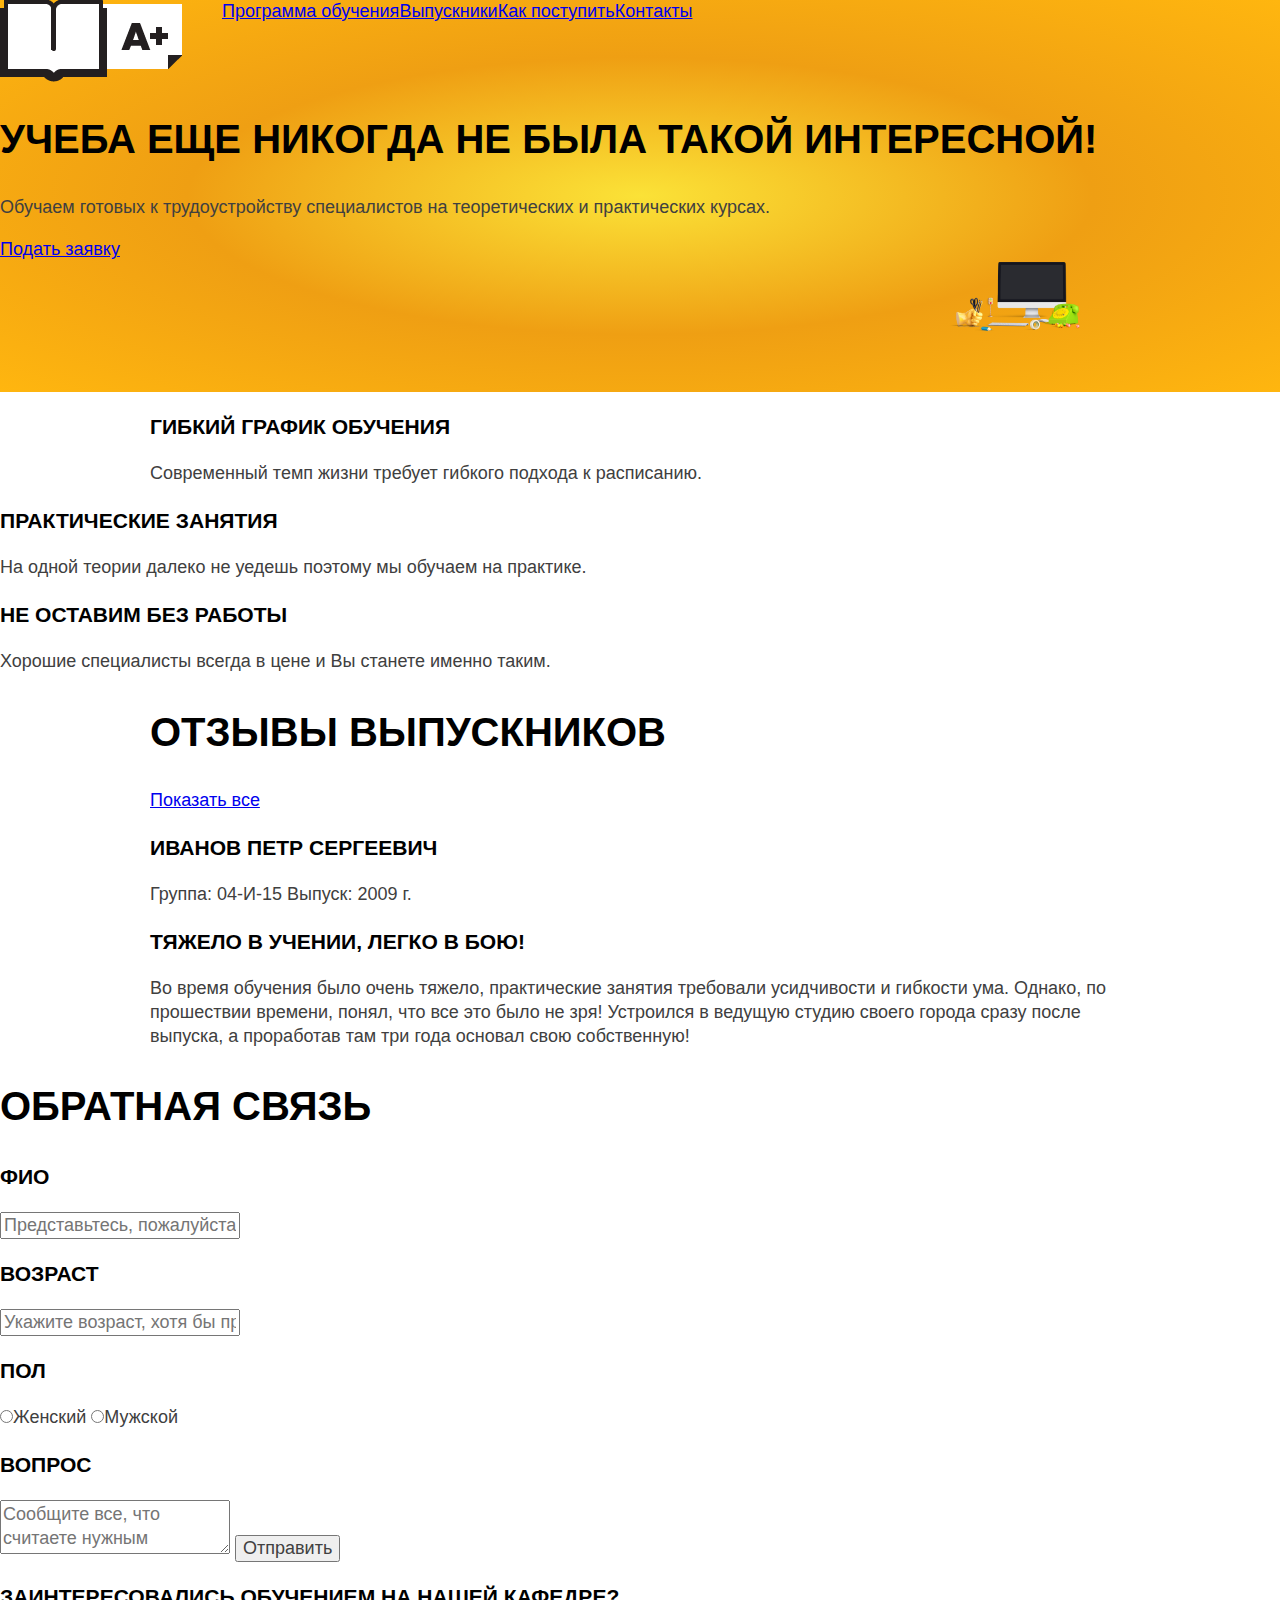
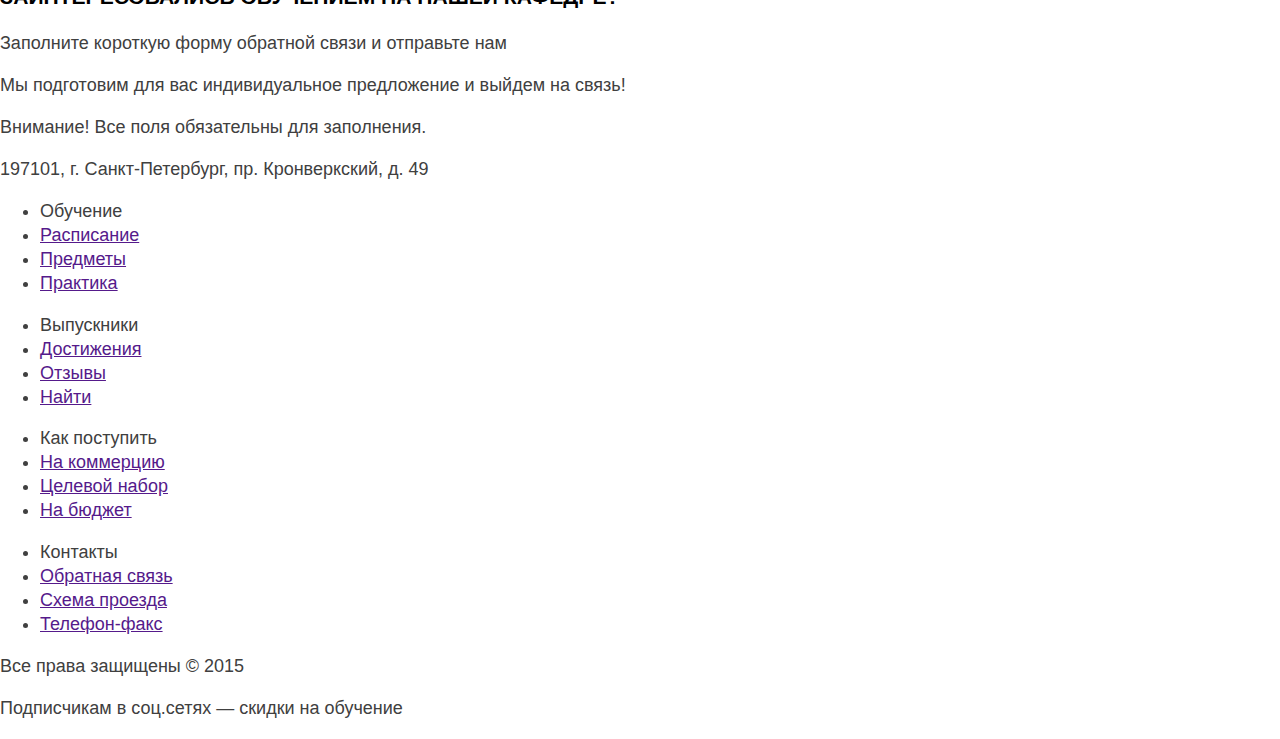
==== index.html @ 4355ce91 "Первый коммит - разметка страниц" ====
<!DOCTYPE html>
<html>
  <head>
    <meta charset="utf-8">
    <title>Главная страница</title>
    <link href="css/style.css" rel="stylesheet">
    <link href="css/normalize.css" rel="stylesheet">
  </head>
  <body>
  <header>
       <div class="clearfix">
        <div class="header-logo"><a href="index.html"></a></div>    
        <nav class="header-menu">
          <ul>
            <li><a href="#">Программа обучения</a></li>
            <li><a href="#">Выпускники</a></li>
            <li><a href="#">Как поступить</a></li>
            <li><a href="#">Контакты</a></li>
          </ul>
        </nav>
      </div>
      <div class="clearfix">
      <div class="header-content">
        <h2>Учеба еще никогда не была такой интересной!</h2>
        <p>Обучаем готовых к трудоустройству специалистов на теоретических и практических курсах.</p>
        <a href="#" class="btn btn-header-content">Подать заявку</a>     
      </div>
   <div class="header-image"></div>
   </div>
  </header>
  <div class="under-header">
    <div class="under-header-column wrapper">  
      <div class="icon-adv"></div>
      <h3>Гибкий график обучения</h3>
      <p>Современный темп жизни требует гибкого подхода к расписанию.</p>
    </div>  
    <div class="under-header-column">
      <div class="icon-adv"></div>
      <h3>Практические занятия</h3>
      <p>На одной теории далеко не уедешь поэтому мы обучаем на практике.</p>
    </div>
    <div class="under-header-column">    
      <div class="icon-adv"></div>
      <h3>Не оставим без работы</h3>
      <p>Хорошие специалисты всегда в цене и Вы станете именно таким.</p>
    </div>
  </div>
  <div class="review">
  	<div class="wrapper">
    	<h2>Отзывы выпускников</h2>
    	<a href="#" class="show-all">Показать все</a> 
    	<div class="name-review">
     	 	<h3>Иванов Петр Сергеевич</h3>
      	<p>Группа: 04-И-15 Выпуск: 2009 г.</p>
      </div>
      <div class="content-review">
      	<h3>Тяжело в учении, легко в бою!</h3>
      	<p>Во время обучения было очень тяжело, практические занятия требовали усидчивости и гибкости ума. Однако, по прошествии времени, понял, что все это было не зря! Устроился в ведущую студию своего города сразу после выпуска, а проработав там три года основал свою собственную!</p>
    	</div>
    </div>
   </div>
  </div>
  <div class="contact">
    <div class="contact-form">
      <h2>Обратная связь</h2>
      <form action="">
        <h3>ФИО</h3><input id="surname" type="text" placeholder="Представьтесь, пожалуйста">
        <h3>Возраст</h3><input id="age" type="text" placeholder="Укажите возраст, хотя бы приблизительно">
        <h3>Пол</h3>
        <input id="sex" type="radio" name="choice-sex"><label for="sex">Женский</label>
        <input id="sex" type="radio" name="choice-sex"><label for="sex">Мужской</label> 
        <h3>Вопрос</h3>
        <textarea placeholder="Сообщите все, что считаете нужным"></textarea>
        <input class="btn btn-contact-form" type="submit" value="Отправить">  
      </form>
    </div>
    <div class="contact-information">
      <h3>Заинтересовались обучением на нашей кафедре?</h3>
      <p>Заполните короткую форму обратной связи и отправьте нам</p>
      <p>Мы подготовим для вас индивидуальное предложение и выйдем на связь!</p>
      <p><span>Внимание!</span> Все поля обязательны для заполнения.</p>
    </div>    
  </div> 
    <footer>  
    <div class="footer-top">
      <div class="logo"></div>
      <p>197101, г. Санкт-Петербург, пр. Кронверкский, д. 49</p>
      <nav class="footer-menu">
        <ul>
          <li>Обучение</li>
          <li><a href="">Расписание</a></li>
          <li><a href="">Предметы</a></li>
          <li><a href="">Практика</a></li>
        </ul>
      </nav>
      <nav class="footer-menu">
        <ul>
          <li>Выпускники</li>
          <li><a href="">Достижения</a></li>
          <li><a href="">Отзывы</a></li>
          <li><a href="">Найти</a></li>
        </ul>
      </nav>
      <nav class="footer-menu">
        <ul>
          <li>Как поступить</li>
          <li><a href="">На коммерцию</a></li>
          <li><a href="">Целевой набор</a></li>
          <li><a href="">На бюджет</a></li>
        </ul>
      </nav>
      <nav class="footer-menu">
        <ul>
          <li>Контакты</li>
          <li><a href="">Обратная связь</a></li>
          <li><a href="">Схема проезда</a></li>
          <li><a href="">Телефон-факс</a></li>
        </ul>        
      </nav>
    </div>
    <div class="footer-bottom">
      <p>Все права защищены © 2015</p>
      <p>Подписчикам в соц.сетях — скидки на обучение</p>
      <div class="social-btn">
        <a class="social-btn-vk" href=""></a>
        <a class="social-btn-fb" href=""></a>
        <a class="social-btn-tw" href=""></a>
      </div>
    </div>
  </footer>  
  </body>
</html>
---- css/style.css ----
body{
  color:#404040;
  font-family: Arial, sans-serif;
  font-size: 18px;
  line-height: 1.33;
  font-weight: 500;
}

h2{
  color:#000;
  font-size: 40px;
  line-height: 1.2;
  font-weight: bold;
  text-transform: uppercase;
}

h3{
  color:#000;
  font-weight: bold;
  text-transform: uppercase;
}

.wrapper{
  width: 980px;
  margin: 0 auto;
}
.clearfix{
  content: "";
  display: table;
  clear: both;
}
header{
  width: 100%;
  background: radial-gradient(#fbe237, #ef9f13, #ffb60f);
}

.header-logo {
  width: 182px;
  height: 82px;
  background-image: url(../img/logotype-header.png);
  background-repeat: no-repeat;
  float: left;
}

.header-menu{
  float: right;
  font-size: 0;
}
.header-menu li{
  display: inline-block;
  font-size: 18px;
}

.header-content{
  float:left;
}

.header-image{
  float: right;
  background-image: url(../img/item-header.png);
  background-repeat: no-repeat;
  width: 332px;
  height: 130px;
  background-size: 40%;
}
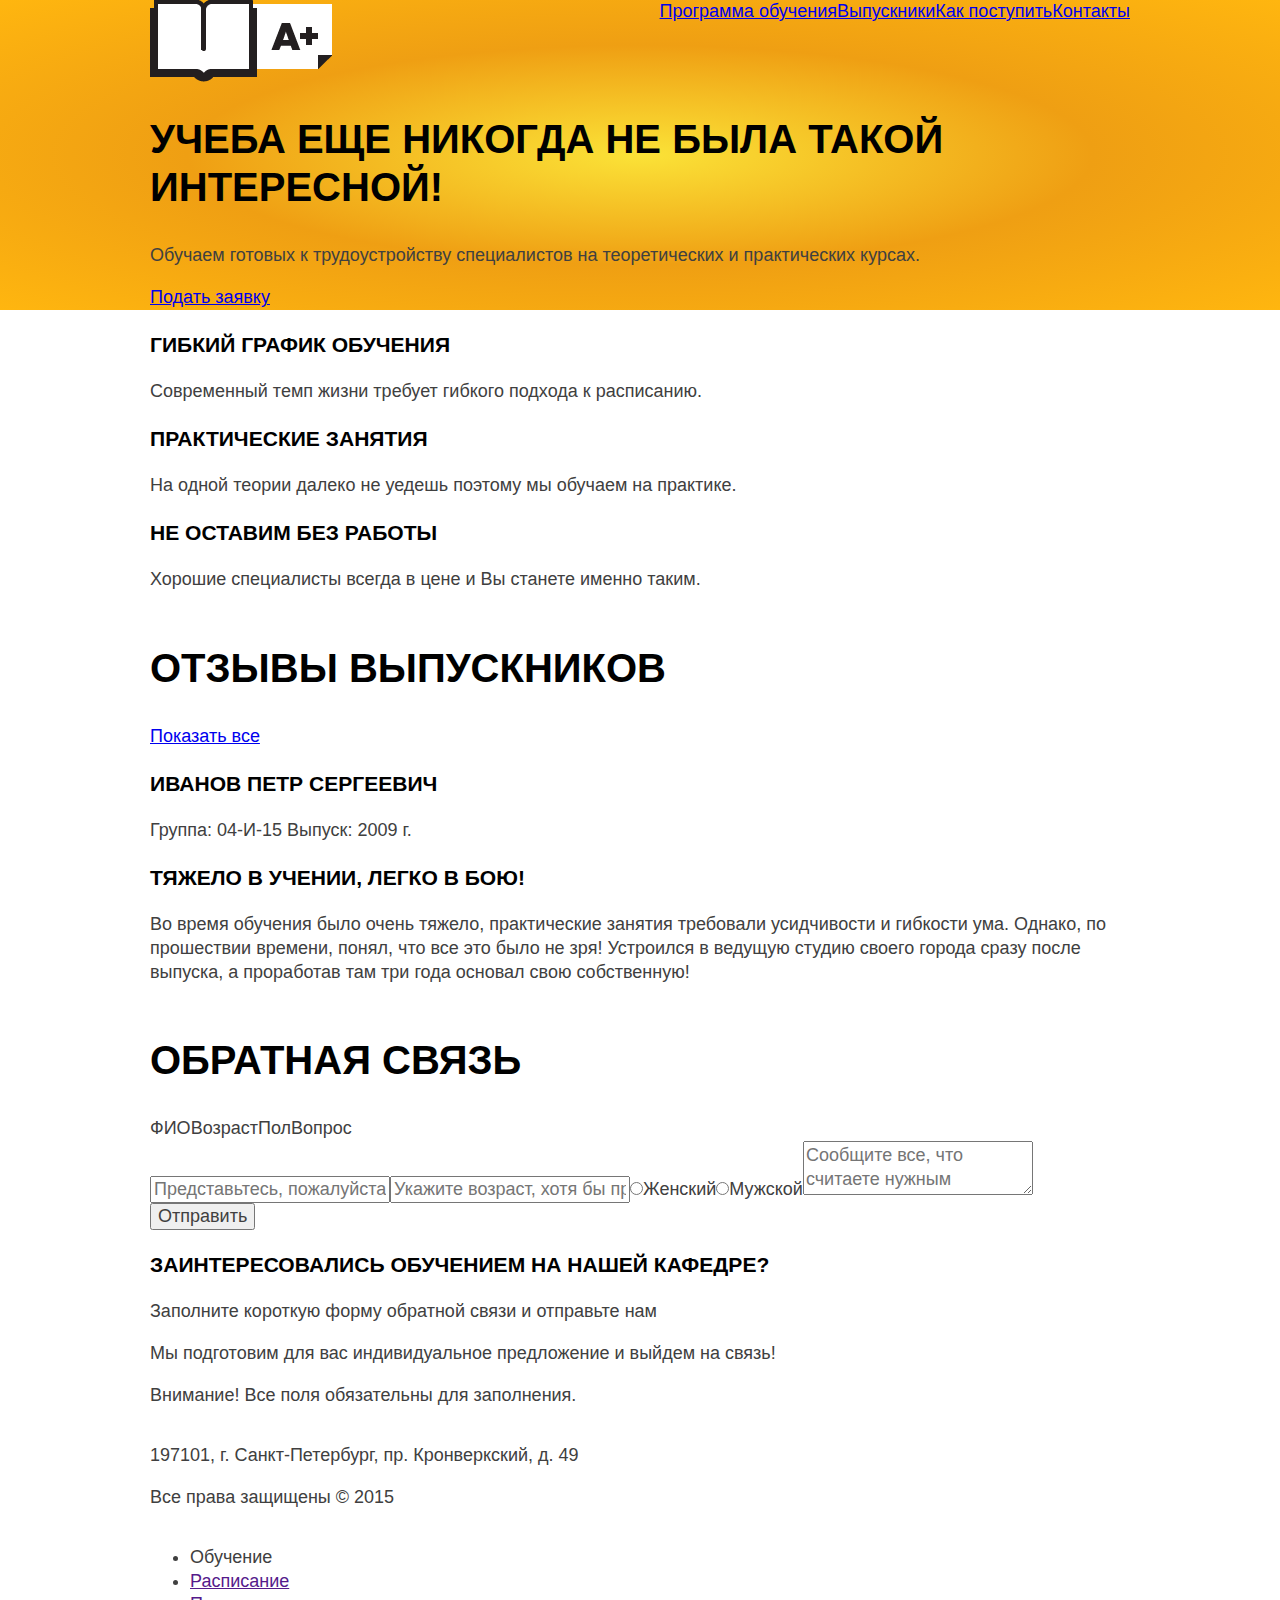
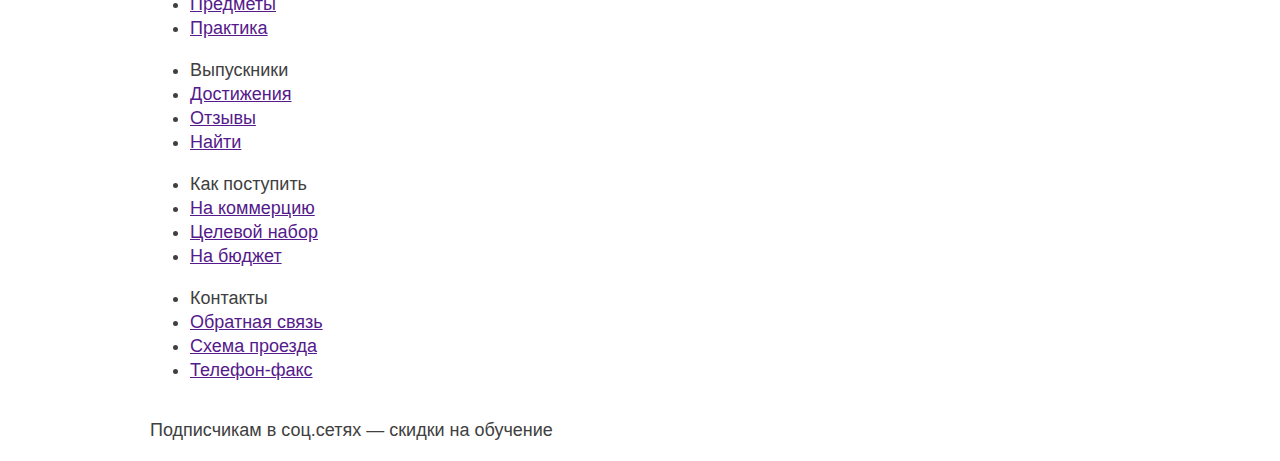
==== commit b02725fe: "оТредакт. разметка index (центр. контейнеры)" ====
--- a/index.html
+++ b/index.html
@@ -1,132 +1,158 @@
 <!DOCTYPE html>
-<html>
+<html lang="ru">
   <head>
     <meta charset="utf-8">
-    <title>Главная страница</title>
+    <title>Главная страница А-Плюс</title>
     <link href="css/style.css" rel="stylesheet">
     <link href="css/normalize.css" rel="stylesheet">
   </head>
-  <body>
-  <header>
-       <div class="clearfix">
+  <body>   
+    <!--header-->    
+    <header>
+      <div class="wrapper clearfix">
         <div class="header-logo"><a href="index.html"></a></div>    
-        <nav class="header-menu">
-          <ul>
-            <li><a href="#">Программа обучения</a></li>
-            <li><a href="#">Выпускники</a></li>
-            <li><a href="#">Как поступить</a></li>
-            <li><a href="#">Контакты</a></li>
-          </ul>
-        </nav>
+          <nav class="header-menu">
+            <ul>
+              <li><a href="#">Программа обучения</a></li>
+              <li><a href="#">Выпускники</a></li>
+              <li><a href="#">Как поступить</a></li>
+              <li><a href="#">Контакты</a></li>
+            </ul>
+          </nav>
       </div>
-      <div class="clearfix">
-      <div class="header-content">
-        <h2>Учеба еще никогда не была такой интересной!</h2>
-        <p>Обучаем готовых к трудоустройству специалистов на теоретических и практических курсах.</p>
-        <a href="#" class="btn btn-header-content">Подать заявку</a>     
+      <div class="wrapper">
+        <div class="header-image">
+          <div class="header-content">
+            <h2>Учеба еще никогда не была такой интересной!</h2>
+            <p>Обучаем готовых к трудоустройству специалистов на теоретических 
+              и практических курсах.</p>
+            <a href="#" class="btn btn-header-content">Подать заявку</a>     
+          </div>
+        </div>  
       </div>
-   <div class="header-image"></div>
-   </div>
-  </header>
-  <div class="under-header">
-    <div class="under-header-column wrapper">  
-      <div class="icon-adv"></div>
-      <h3>Гибкий график обучения</h3>
-      <p>Современный темп жизни требует гибкого подхода к расписанию.</p>
-    </div>  
-    <div class="under-header-column">
-      <div class="icon-adv"></div>
-      <h3>Практические занятия</h3>
-      <p>На одной теории далеко не уедешь поэтому мы обучаем на практике.</p>
-    </div>
-    <div class="under-header-column">    
-      <div class="icon-adv"></div>
-      <h3>Не оставим без работы</h3>
-      <p>Хорошие специалисты всегда в цене и Вы станете именно таким.</p>
-    </div>
-  </div>
-  <div class="review">
-  	<div class="wrapper">
-    	<h2>Отзывы выпускников</h2>
-    	<a href="#" class="show-all">Показать все</a> 
-    	<div class="name-review">
-     	 	<h3>Иванов Петр Сергеевич</h3>
-      	<p>Группа: 04-И-15 Выпуск: 2009 г.</p>
-      </div>
-      <div class="content-review">
-      	<h3>Тяжело в учении, легко в бою!</h3>
-      	<p>Во время обучения было очень тяжело, практические занятия требовали усидчивости и гибкости ума. Однако, по прошествии времени, понял, что все это было не зря! Устроился в ведущую студию своего города сразу после выпуска, а проработав там три года основал свою собственную!</p>
-    	</div>
-    </div>
-   </div>
-  </div>
-  <div class="contact">
-    <div class="contact-form">
-      <h2>Обратная связь</h2>
-      <form action="">
-        <h3>ФИО</h3><input id="surname" type="text" placeholder="Представьтесь, пожалуйста">
-        <h3>Возраст</h3><input id="age" type="text" placeholder="Укажите возраст, хотя бы приблизительно">
-        <h3>Пол</h3>
-        <input id="sex" type="radio" name="choice-sex"><label for="sex">Женский</label>
-        <input id="sex" type="radio" name="choice-sex"><label for="sex">Мужской</label> 
-        <h3>Вопрос</h3>
-        <textarea placeholder="Сообщите все, что считаете нужным"></textarea>
-        <input class="btn btn-contact-form" type="submit" value="Отправить">  
-      </form>
-    </div>
-    <div class="contact-information">
-      <h3>Заинтересовались обучением на нашей кафедре?</h3>
-      <p>Заполните короткую форму обратной связи и отправьте нам</p>
-      <p>Мы подготовим для вас индивидуальное предложение и выйдем на связь!</p>
-      <p><span>Внимание!</span> Все поля обязательны для заполнения.</p>
-    </div>    
-  </div> 
-    <footer>  
-    <div class="footer-top">
-      <div class="logo"></div>
-      <p>197101, г. Санкт-Петербург, пр. Кронверкский, д. 49</p>
-      <nav class="footer-menu">
-        <ul>
-          <li>Обучение</li>
-          <li><a href="">Расписание</a></li>
-          <li><a href="">Предметы</a></li>
-          <li><a href="">Практика</a></li>
-        </ul>
-      </nav>
-      <nav class="footer-menu">
-        <ul>
-          <li>Выпускники</li>
-          <li><a href="">Достижения</a></li>
-          <li><a href="">Отзывы</a></li>
-          <li><a href="">Найти</a></li>
-        </ul>
-      </nav>
-      <nav class="footer-menu">
-        <ul>
-          <li>Как поступить</li>
-          <li><a href="">На коммерцию</a></li>
-          <li><a href="">Целевой набор</a></li>
-          <li><a href="">На бюджет</a></li>
-        </ul>
-      </nav>
-      <nav class="footer-menu">
-        <ul>
-          <li>Контакты</li>
-          <li><a href="">Обратная связь</a></li>
-          <li><a href="">Схема проезда</a></li>
-          <li><a href="">Телефон-факс</a></li>
-        </ul>        
-      </nav>
-    </div>
-    <div class="footer-bottom">
-      <p>Все права защищены © 2015</p>
-      <p>Подписчикам в соц.сетях — скидки на обучение</p>
-      <div class="social-btn">
-        <a class="social-btn-vk" href=""></a>
-        <a class="social-btn-fb" href=""></a>
-        <a class="social-btn-tw" href=""></a>
+    </header>
+    <!--under-header-->  
+    <div class="under-header">
+      <div class="wrapper clearfix">
+        <div class="under-header-column">  
+          <div class="icon-adv icon-adv-1"></div>
+          <h3>Гибкий график обучения</h3>
+          <p>Современный темп жизни требует гибкого подхода к расписанию.</p>
+        </div>  
+        <div class="under-header-column">
+          <div class="icon-adv icon-adv-2"></div>
+          <h3>Практические занятия</h3>
+          <p>На одной теории далеко не уедешь поэтому мы обучаем на практике.</p>
+        </div>
+        <div class="under-header-column">    
+          <div class="icon-adv icon-adv-3"></div>
+          <h3>Не оставим без работы</h3>
+          <p>Хорошие специалисты всегда в цене и Вы станете именно таким.</p>
+        </div>
       </div>
     </div>
-  </footer>  
+    <!--review-->  
+    <div class="review">
+      <div class="wrapper">
+        <div class="clearfix">
+          <h2>Отзывы выпускников</h2>
+          <a href="#" class="show-all">Показать все</a>
+        </div>
+        <div class="review-box">       
+          <div class="name-review">
+            <h3>Иванов Петр Сергеевич</h3>
+            <p>Группа: 04-И-15 Выпуск: 2009 г.</p>
+          </div>
+          <div class="content-review">
+            <h3>Тяжело в учении, легко в бою!</h3>
+            <p>Во время обучения было очень тяжело, практические занятия требовали усидчивости и гибкости ума. Однако, по прошествии времени, понял, что все это было не зря! Устроился в ведущую студию своего города сразу после выпуска, а проработав там три года основал свою собственную!</p>
+          </div>
+        </div>
+      </div>
+    </div>
+     <!--contact-->
+    <div class="contact">
+      <div class="wrapper clearfix">
+        <div class="contact-form">
+          <h2>Обратная связь</h2>
+          <form class="clearfix" action="">
+            <div class="contact-form-label clearfix">
+              <label for="surname">ФИО</label>
+              <label for="age">Возраст</label>
+              <label>Пол</label>
+              <label for="question">Вопрос</label>
+            </div>
+            <div class="contact-form-input clearfix">
+              <input id="surname" type="text" placeholder="Представьтесь, пожалуйста">
+              <input id="age" type="text" placeholder="Укажите возраст, хотя бы приблизительно">        
+              <input id="sex" type="radio" name="choice-sex"><label for="sex">Женский</label>
+              <input id="sex" type="radio" name="choice-sex"><label for="sex">Мужской</label> 
+              <textarea id="question" placeholder="Сообщите все, что считаете нужным"></textarea>
+              <input class="btn btn-contact-form" type="submit" value="Отправить">
+            </div>  
+          </form>
+        </div>
+        <div class="contact-information">
+          <h3>Заинтересовались обучением на нашей кафедре?</h3>
+          <p>Заполните короткую форму обратной связи и отправьте нам</p>
+          <p>Мы подготовим для вас индивидуальное предложение и выйдем на связь!</p>
+          <p><span>Внимание!</span> Все поля обязательны для заполнения.</p>
+        </div>
+      </div>    
+    </div> 
+     <!--footer-->
+    <footer>
+      <div class="wrapper clearfix">    
+        <div class="footer-left">
+          <div class="logo"></div>
+          <p>197101, г. Санкт-Петербург, пр. Кронверкский, д. 49</p>
+          <p>Все права защищены © 2015</p>
+        </div>
+        <div class="footer-right">
+          <div class="footer-menu clearfix">
+            <nav>
+              <ul>
+                <li>Обучение</li>
+                <li><a href="">Расписание</a></li>
+                <li><a href="">Предметы</a></li>
+                <li><a href="">Практика</a></li>
+              </ul>
+            </nav>
+            <nav>
+              <ul>
+                <li>Выпускники</li>
+                <li><a href="">Достижения</a></li>
+                <li><a href="">Отзывы</a></li>
+                <li><a href="">Найти</a></li>
+              </ul>
+            </nav>
+            <nav>
+              <ul>
+                <li>Как поступить</li>
+                <li><a href="">На коммерцию</a></li>
+                <li><a href="">Целевой набор</a></li>
+                <li><a href="">На бюджет</a></li>
+              </ul>
+            </nav>
+            <nav>
+              <ul>
+                <li>Контакты</li>
+                <li><a href="">Обратная связь</a></li>
+                <li><a href="">Схема проезда</a></li>
+                <li><a href="">Телефон-факс</a></li>
+              </ul>        
+            </nav>
+          </div>
+          <div class="footer-right-bottom clearfix">
+            <p>Подписчикам в соц.сетях — скидки на обучение</p>
+            <div class="social-btn">
+              <a class="social-btn-vk" href=""></a>
+              <a class="social-btn-fb" href=""></a>
+              <a class="social-btn-tw" href=""></a>
+            </div>
+          </div>
+        </div>         
+      </div>      
+    </footer>  
   </body>
 </html>--- a/css/style.css
+++ b/css/style.css
@@ -50,16 +50,3 @@
   display: inline-block;
   font-size: 18px;
 }
-
-.header-content{
-  float:left;
-}
-
-.header-image{
-  float: right;
-  background-image: url(../img/item-header.png);
-  background-repeat: no-repeat;
-  width: 332px;
-  height: 130px;
-  background-size: 40%;
-}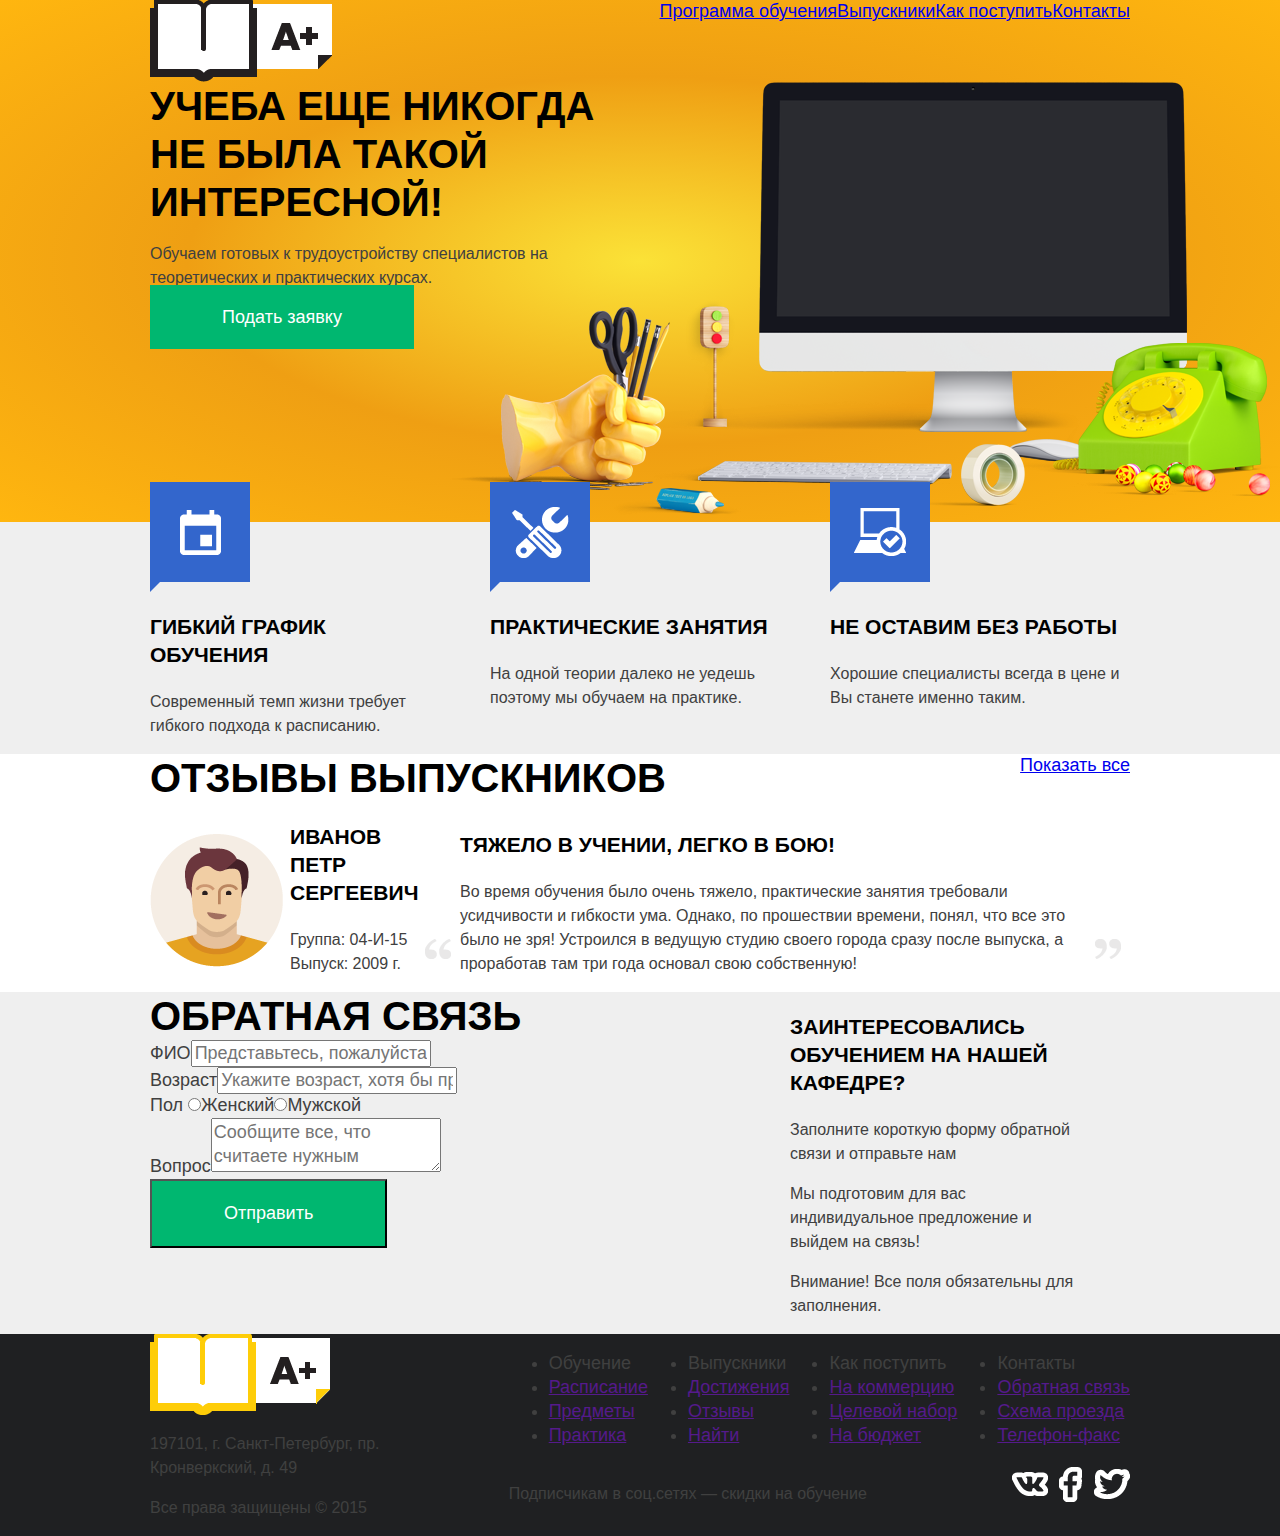
==== commit e9dd4ff2: "Index html (grid)" ====
--- a/index.html
+++ b/index.html
@@ -9,7 +9,7 @@
   <body>   
     <!--header-->    
     <header>
-      <div class="wrapper clearfix">
+      <div class=" wrapper clearfix">
         <div class="header-logo"><a href="index.html"></a></div>    
           <nav class="header-menu">
             <ul>
@@ -20,32 +20,36 @@
             </ul>
           </nav>
       </div>
-      <div class="wrapper">
-        <div class="header-image">
+      <div class="header-image">
+        <div class="wrapper">
           <div class="header-content">
-            <h2>Учеба еще никогда не была такой интересной!</h2>
-            <p>Обучаем готовых к трудоустройству специалистов на теоретических 
-              и практических курсах.</p>
-            <a href="#" class="btn btn-header-content">Подать заявку</a>     
+              <h2>Учеба еще никогда не была такой интересной!</h2>
+              <p>Обучаем готовых к трудоустройству специалистов на теоретических 
+                и практических курсах.</p>
+              <a href="#" class="btn btn-header-content">Подать заявку</a>     
           </div>
-        </div>  
-      </div>
+        </div>
+      </div>  
+  
     </header>
     <!--under-header-->  
     <div class="under-header">
       <div class="wrapper clearfix">
         <div class="under-header-column">  
           <div class="icon-adv icon-adv-1"></div>
+          <div class="icon-adv-triangle"></div>
           <h3>Гибкий график обучения</h3>
           <p>Современный темп жизни требует гибкого подхода к расписанию.</p>
         </div>  
         <div class="under-header-column">
           <div class="icon-adv icon-adv-2"></div>
+          <div class="icon-adv-triangle"></div>
           <h3>Практические занятия</h3>
           <p>На одной теории далеко не уедешь поэтому мы обучаем на практике.</p>
         </div>
         <div class="under-header-column">    
           <div class="icon-adv icon-adv-3"></div>
+          <div class="icon-adv-triangle"></div>
           <h3>Не оставим без работы</h3>
           <p>Хорошие специалисты всегда в цене и Вы станете именно таким.</p>
         </div>
@@ -54,19 +58,22 @@
     <!--review-->  
     <div class="review">
       <div class="wrapper">
-        <div class="clearfix">
+        <div class="review-header clearfix">
           <h2>Отзывы выпускников</h2>
-          <a href="#" class="show-all">Показать все</a>
+          <div class="show-all"><a href="#" class="show-all">Показать все</a></div>
         </div>
-        <div class="review-box">       
+        <div class="review-box">
+          <div class="portrait"></div>       
           <div class="name-review">
             <h3>Иванов Петр Сергеевич</h3>
             <p>Группа: 04-И-15 Выпуск: 2009 г.</p>
           </div>
+          <div class="qoutes-open"></div>
           <div class="content-review">
             <h3>Тяжело в учении, легко в бою!</h3>
             <p>Во время обучения было очень тяжело, практические занятия требовали усидчивости и гибкости ума. Однако, по прошествии времени, понял, что все это было не зря! Устроился в ведущую студию своего города сразу после выпуска, а проработав там три года основал свою собственную!</p>
           </div>
+          <div class="qoutes-close"></div>
         </div>
       </div>
     </div>
@@ -76,22 +83,23 @@
         <div class="contact-form">
           <h2>Обратная связь</h2>
           <form class="clearfix" action="">
-            <div class="contact-form-label clearfix">
-              <label for="surname">ФИО</label>
-              <label for="age">Возраст</label>
-              <label>Пол</label>
-              <label for="question">Вопрос</label>
+            <div class="form-string">        
+              <label for="surname">ФИО</label><input id="surname" type="text" placeholder="Представьтесь, пожалуйста">
             </div>
-            <div class="contact-form-input clearfix">
-              <input id="surname" type="text" placeholder="Представьтесь, пожалуйста">
-              <input id="age" type="text" placeholder="Укажите возраст, хотя бы приблизительно">        
-              <input id="sex" type="radio" name="choice-sex"><label for="sex">Женский</label>
-              <input id="sex" type="radio" name="choice-sex"><label for="sex">Мужской</label> 
-              <textarea id="question" placeholder="Сообщите все, что считаете нужным"></textarea>
+            <div class="form-string">    
+              <label for="age">Возраст</label><input id="age" type="text" placeholder="Укажите возраст, хотя бы приблизительно">    
+            </div>
+            <div class="form-string"> 
+              <label>Пол</label> <input id="sex" type="radio" name="choice-sex"><label for="sex">Женский</label><input id="sex" type="radio" name="choice-sex"><label for="sex">Мужской</label>
+            </div>
+            <div class="form-string"> 
+              <label for="question">Вопрос</label><textarea id="question" placeholder="Сообщите все, что считаете нужным"></textarea>
+            </div>
+            <div class="form-string"> 
               <input class="btn btn-contact-form" type="submit" value="Отправить">
-            </div>  
+            </div>            
           </form>
-        </div>
+        </div>      
         <div class="contact-information">
           <h3>Заинтересовались обучением на нашей кафедре?</h3>
           <p>Заполните короткую форму обратной связи и отправьте нам</p>
@@ -104,7 +112,7 @@
     <footer>
       <div class="wrapper clearfix">    
         <div class="footer-left">
-          <div class="logo"></div>
+          <div class="footer-logo"></div>
           <p>197101, г. Санкт-Петербург, пр. Кронверкский, д. 49</p>
           <p>Все права защищены © 2015</p>
         </div>
--- a/css/style.css
+++ b/css/style.css
@@ -4,6 +4,7 @@
   font-size: 18px;
   line-height: 1.33;
   font-weight: 500;
+  background-color: #efefef;
 }
 
 h2{
@@ -12,6 +13,7 @@
   line-height: 1.2;
   font-weight: bold;
   text-transform: uppercase;
+  margin: 0;
 }
 
 h3{
@@ -20,11 +22,17 @@
   text-transform: uppercase;
 }
 
+p {
+  font-size: 16px;
+  line-height: 1.5;
+  font-weight: 700px;
+}
+
 .wrapper{
   width: 980px;
   margin: 0 auto;
 }
-.clearfix{
+.clearfix:after{
   content: "";
   display: table;
   clear: both;
@@ -50,3 +58,174 @@
   display: inline-block;
   font-size: 18px;
 }
+
+.header-image {
+  background-image: url(../img/item-header.png);
+  background-position: 100% 0;
+  background-repeat: no-repeat;
+  height: 440px;
+}
+
+.header-content {
+  width: 446px;
+}
+
+.btn {
+  color: #fff;
+  text-decoration: none;
+  background-color: #00b770;
+  padding: 22px 72px;
+}
+
+.under-header-column {
+  width: 300px;
+  float: left;
+  margin-right: 40px;
+}
+
+.under-header-column:last-child {
+  margin-right: 0;
+}
+
+.icon-adv {
+  width: 100px;
+  height: 100px;
+  background-color: #3366cc;
+  z-index: 100;
+  margin-top: -40px;
+}
+
+.icon-adv-triangle {
+  background-color: transparent;
+  width: 0px;
+  height: 0px;
+  border-right: 10px transparent solid;
+  border-top: 10px #3366cc solid;
+}
+.icon-adv-1 {
+  background-image: url(../img/icon-adv-1.png);
+  background-position: 50% 50%;
+  background-repeat: no-repeat;
+}
+
+.icon-adv-2 {
+  background-image: url(../img/icon-adv-2.png);
+  background-position: 50% 50%;
+  background-repeat: no-repeat;
+}
+
+.icon-adv-3 {
+  background-image: url(../img/icon-adv-3.png);
+  background-position: 50% 50%;
+  background-repeat: no-repeat;
+}
+
+.review {
+  background-color: #fff;
+}
+.review-header h2 {
+  width: 520px;
+  float: left;
+}
+
+.review-header .show-all {
+  float: right;
+}
+
+.review-box div {
+  display: inline-block;
+}
+
+.portrait {
+  width: 135px; 
+  height: 135px;
+  background-image: url(../img/portrait.png);
+  background-repeat: no-repeat;
+}
+
+.name-review {
+  width: 130px;  
+}
+
+.content-review {
+  width: 630px;  
+}
+
+.qoutes-open {
+  width: 30px; 
+  height: 30px;
+  background-image: url(../img/quotes-open.png);
+  background-repeat: no-repeat;
+}
+
+.qoutes-close {
+  width: 30px; 
+  height: 30px;
+  background-image: url(../img/qoutes-close.png);
+  background-repeat: no-repeat;
+}
+
+.contact-form {
+  width: 640px;
+  float: left;
+}
+
+.contact-information {
+  width: 300px;
+  float: left;
+}
+
+footer {
+  background-color: #1f2022;
+}
+
+.footer-left {
+  width: 300px;
+  float: left;
+}
+
+.footer-logo {
+  width: 182px;
+  height: 82px;
+  background-image: url(../img/logotype-footer.png);
+  background-repeat: no-repeat;  
+}
+
+.footer-right {
+  float: right;
+}
+
+.footer-menu nav{
+  float: left;
+}
+
+
+.social-btn a{
+  display: inline-block;
+  width: 36px;
+  height: 36px;
+}
+
+.footer-right-bottom p{
+  float: left;
+}
+.social-btn {
+  float: right;
+}
+.social-btn-vk {
+  background-image: url(../img/vk-logo.png);
+  background-position: 50% 50%;
+  background-repeat: no-repeat;
+}
+
+.social-btn-fb {
+  background-image: url(../img/fb-logo.png);
+  background-position: 50% 50%;
+  background-repeat: no-repeat;
+}
+
+.social-btn-tw {
+  background-image: url(../img/twitter-logo-.png);
+  background-position: 50% 50%;
+  background-repeat: no-repeat;
+}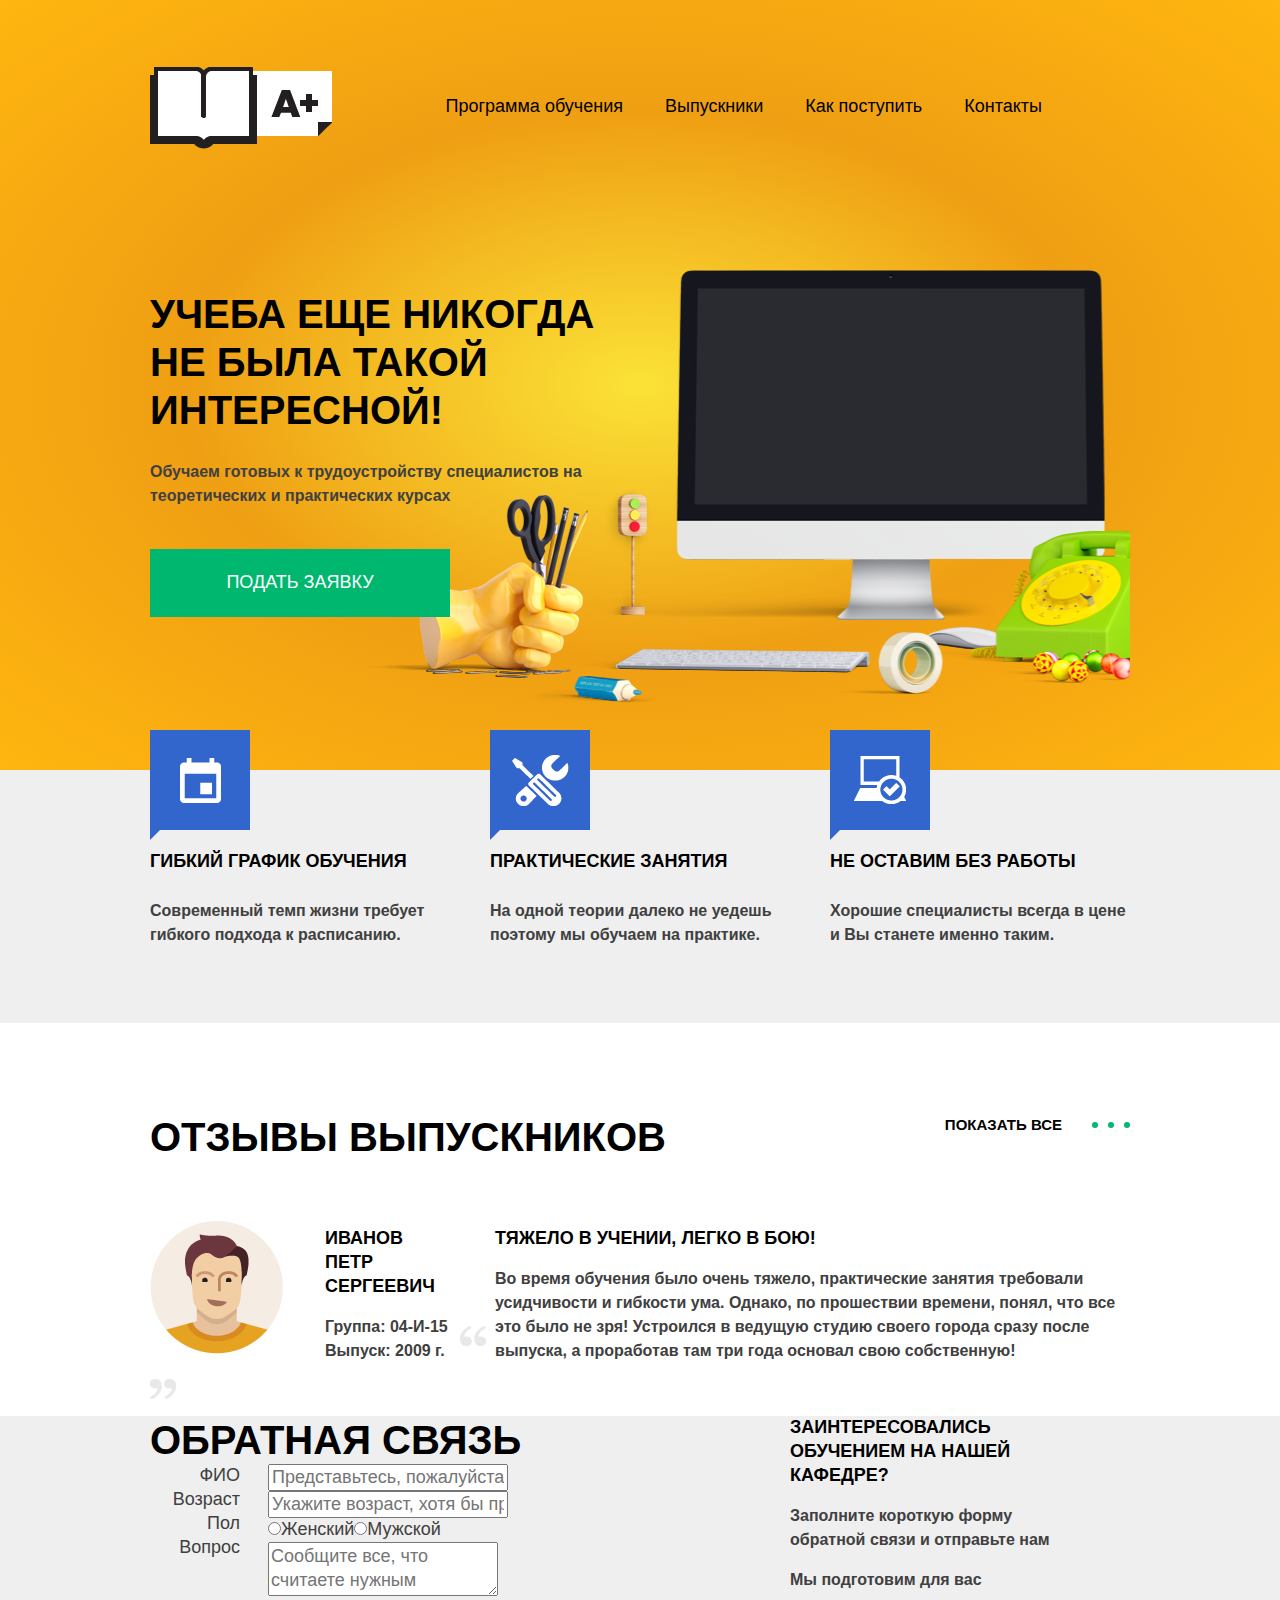
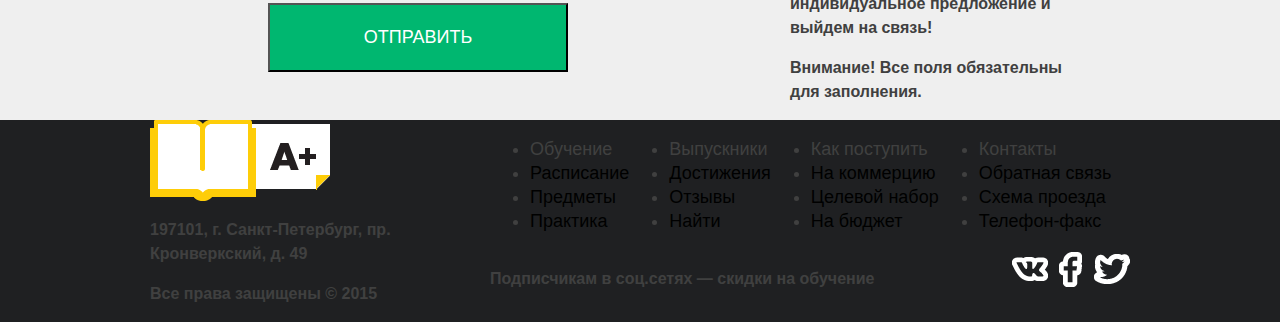
==== commit 6b15ab4c: "Стили для index.html частично" ====
--- a/index.html
+++ b/index.html
@@ -9,8 +9,9 @@
   <body>   
     <!--header-->    
     <header>
-      <div class=" wrapper clearfix">
-        <div class="header-logo"><a href="index.html"></a></div>    
+      <div class="wrapper">
+        <div class="clearfix">
+          <div class="header-logo"><a href="index.html"></a></div>    
           <nav class="header-menu">
             <ul>
               <li><a href="#">Программа обучения</a></li>
@@ -19,18 +20,15 @@
               <li><a href="#">Контакты</a></li>
             </ul>
           </nav>
+        </div>
+      <div class="header-image">
+        <div class="header-content">
+          <h2>Учеба еще никогда не была такой интересной!</h2>
+          <p>Обучаем готовых к трудоустройству специалистов на теоретических и практических курсах</p>
+          <a href="#" class="btn btn-header-content">Подать заявку</a>     
+        </div>
       </div>
-      <div class="header-image">
-        <div class="wrapper">
-          <div class="header-content">
-              <h2>Учеба еще никогда не была такой интересной!</h2>
-              <p>Обучаем готовых к трудоустройству специалистов на теоретических 
-                и практических курсах.</p>
-              <a href="#" class="btn btn-header-content">Подать заявку</a>     
-          </div>
-        </div>
-      </div>  
-  
+    </div>  
     </header>
     <!--under-header-->  
     <div class="under-header">
@@ -60,7 +58,7 @@
       <div class="wrapper">
         <div class="review-header clearfix">
           <h2>Отзывы выпускников</h2>
-          <div class="show-all"><a href="#" class="show-all">Показать все</a></div>
+          <div class="show-all"><a href="#"><span>Показать все</span><div class="dots"></div><div class="dots"></div><div class="dots"></div></a></div>
         </div>
         <div class="review-box">
           <div class="portrait"></div>       
@@ -83,21 +81,20 @@
         <div class="contact-form">
           <h2>Обратная связь</h2>
           <form class="clearfix" action="">
-            <div class="form-string">        
-              <label for="surname">ФИО</label><input id="surname" type="text" placeholder="Представьтесь, пожалуйста">
+            <div class="form-label">
+              <label for="surname">ФИО</label>
+              <label for="age">Возраст</label>
+               <label>Пол</label>
+               <label for="question">Вопрос</label>
+              <label></label>
             </div>
-            <div class="form-string">    
-              <label for="age">Возраст</label><input id="age" type="text" placeholder="Укажите возраст, хотя бы приблизительно">    
-            </div>
-            <div class="form-string"> 
-              <label>Пол</label> <input id="sex" type="radio" name="choice-sex"><label for="sex">Женский</label><input id="sex" type="radio" name="choice-sex"><label for="sex">Мужской</label>
-            </div>
-            <div class="form-string"> 
-              <label for="question">Вопрос</label><textarea id="question" placeholder="Сообщите все, что считаете нужным"></textarea>
-            </div>
-            <div class="form-string"> 
-              <input class="btn btn-contact-form" type="submit" value="Отправить">
-            </div>            
+            <div class="form-input">
+              <div class="input-string"><input id="surname" type="text" placeholder="Представьтесь, пожалуйста"></div>              
+              <div class="input-string"><input id="age" type="text" placeholder="Укажите возраст, хотя бы приблизительно"></div>   
+              <div class="input-string"><input id="female" type="radio" name="choice"><label for="female">Женский</label><input id="male" type="radio" name="choice"><label for="male">Мужской</label></div>
+              <div class="input-string"><textarea id="question" placeholder="Сообщите все, что считаете нужным"></textarea></div>
+              <div class="input-string"><input class="btn btn-contact-form" type="submit" value="Отправить"></div>
+            </div>           
           </form>
         </div>      
         <div class="contact-information">
--- a/css/style.css
+++ b/css/style.css
@@ -20,21 +20,27 @@
   color:#000;
   font-weight: bold;
   text-transform: uppercase;
+  font-size: 18px;
+  margin: 0;
 }
 
 p {
   font-size: 16px;
   line-height: 1.5;
-  font-weight: 700px;
-}
-
+  font-weight: 700;  
+}
+
+a {
+  text-decoration: none;
+  color: #000;
+}
 .wrapper{
   width: 980px;
   margin: 0 auto;
 }
 .clearfix:after{
   content: "";
-  display: table;
+  display: block;
   clear: both;
 }
 header{
@@ -48,43 +54,67 @@
   background-image: url(../img/logotype-header.png);
   background-repeat: no-repeat;
   float: left;
+  margin-top: 67px;
+  margin-bottom: 121px;
 }
 
 .header-menu{
   float: right;
   font-size: 0;
+  margin-top: 95px;
+  margin-right: 46px;
 }
 .header-menu li{
   display: inline-block;
   font-size: 18px;
+  margin-right: 42px;
 }
 
 .header-image {
   background-image: url(../img/item-header.png);
-  background-position: 100% 0;
-  background-repeat: no-repeat;
-  height: 440px;
+  background-position: 145% 0;
+  background-repeat: no-repeat;
+  height: 500px;
 }
 
 .header-content {
   width: 446px;
 }
 
+.header-content h2 {
+  padding-top: 20px;
+  padding-bottom: 10px;
+}
+
+.header-content p {
+  padding-bottom: 25px;
+}
+
 .btn {
+  display: block;
   color: #fff;
-  text-decoration: none;
+  text-transform: uppercase;
   background-color: #00b770;
-  padding: 22px 72px;
+  width: 300px;
+  text-align: center;
+  padding-bottom: 22px;
+  padding-top: 22px;
 }
 
 .under-header-column {
   width: 300px;
   float: left;
   margin-right: 40px;
+  margin-bottom: 60px;
 }
 
 .under-header-column:last-child {
   margin-right: 0;
+}
+
+.under-header h3 {
+  margin-top: 10px;
+  margin-bottom: 25px;
 }
 
 .icon-adv {
@@ -123,6 +153,12 @@
 .review {
   background-color: #fff;
 }
+
+.review-header{
+  padding-top: 90px;  
+  padding-bottom: 60px;
+}
+
 .review-header h2 {
   width: 520px;
   float: left;
@@ -130,8 +166,25 @@
 
 .review-header .show-all {
   float: right;
-}
-
+  text-transform: uppercase;
+}
+
+.show-all span {
+  margin-right: 30px;
+  font-size: 15px;
+  font-weight: 700;
+}
+
+.dots {
+  display: inline-block;
+  border-radius: 50%;
+  border: 3px #00b770 solid;
+  margin-right: 10px;
+  vertical-align: middle;
+}
+.dots:last-child{
+  margin-right: 0px;
+}
 .review-box div {
   display: inline-block;
 }
@@ -141,6 +194,7 @@
   height: 135px;
   background-image: url(../img/portrait.png);
   background-repeat: no-repeat;
+  margin-right: 35px;
 }
 
 .name-review {
@@ -167,6 +221,22 @@
 
 .contact-form {
   width: 640px;
+  float: left;
+  box-sizing: border-box;
+}
+
+.form-label {
+  float: left;
+  margin-right: 28px;
+}
+
+.form-label label {
+  display: block;
+  width: 90px;
+  text-align: right;  
+}
+
+.form-input {
   float: left;
 }
 
@@ -193,6 +263,7 @@
 
 .footer-right {
   float: right;
+  width: 640px;
 }
 
 .footer-menu nav{
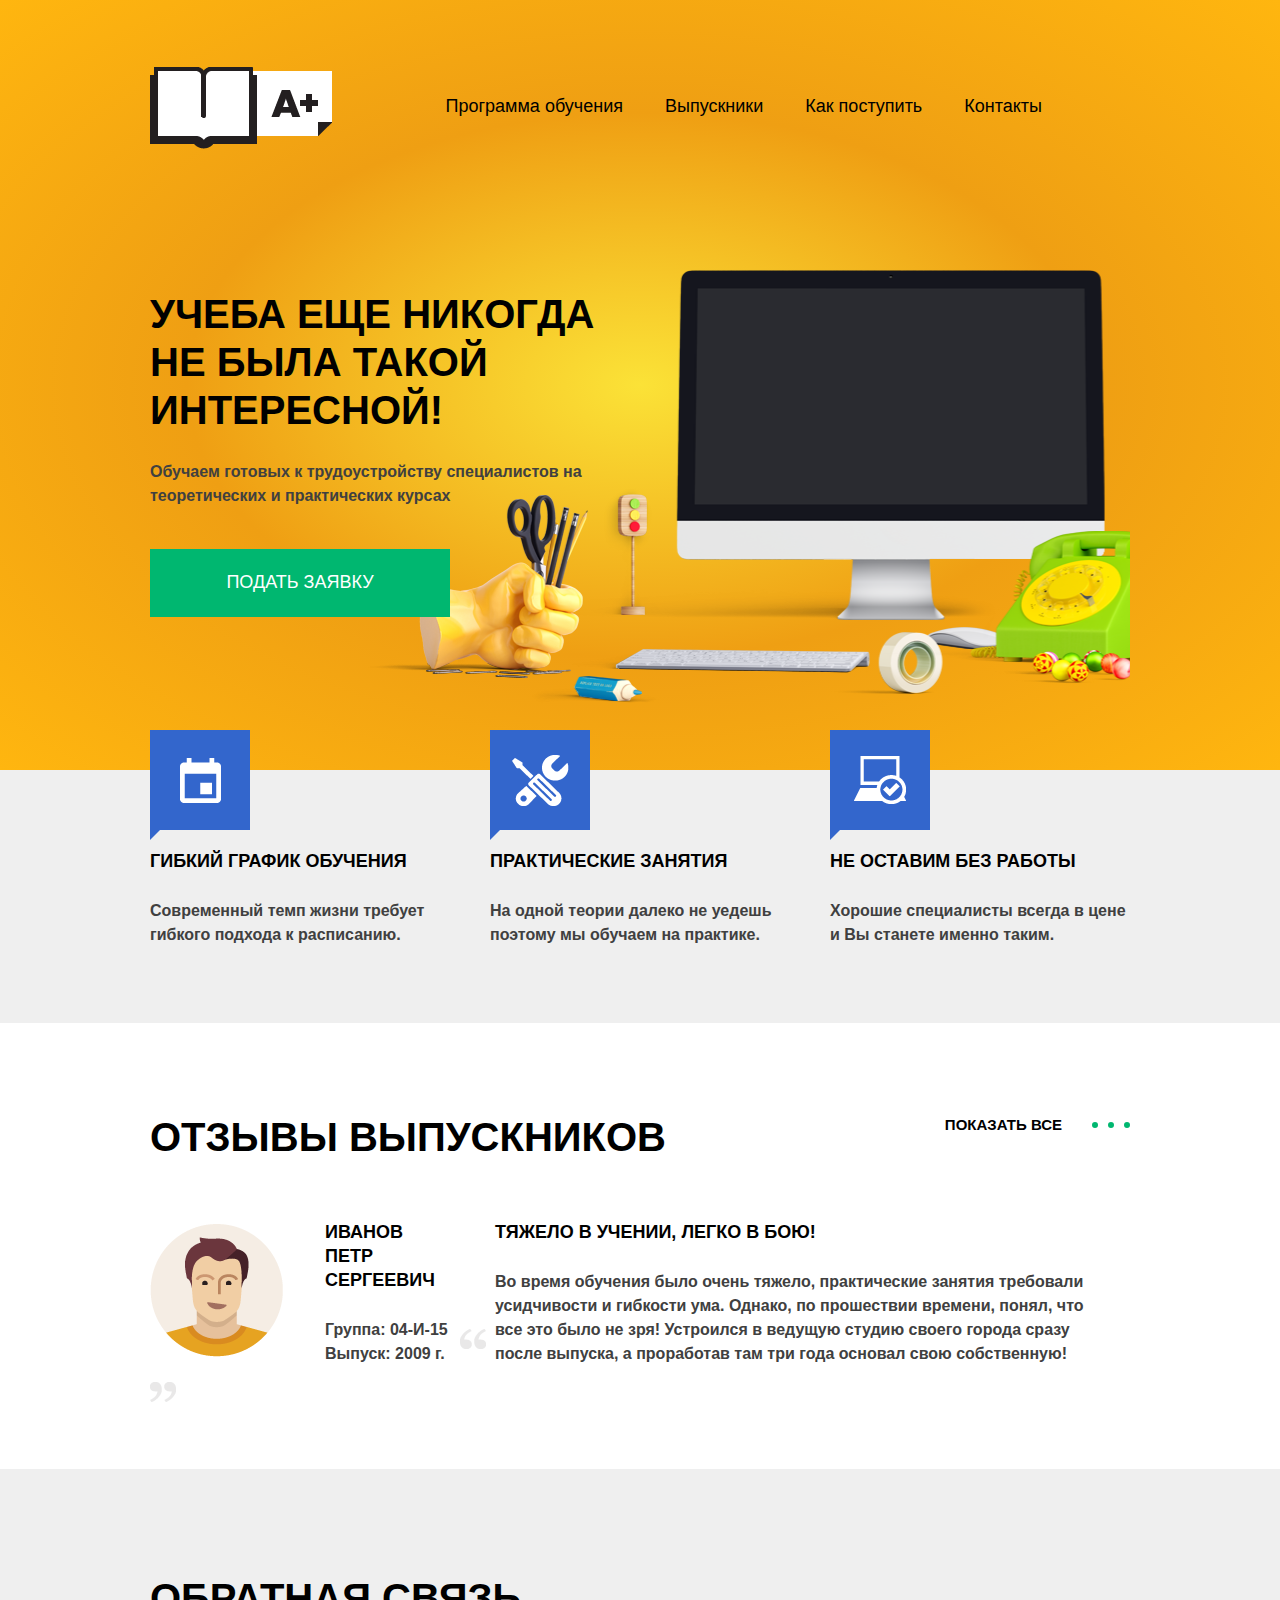
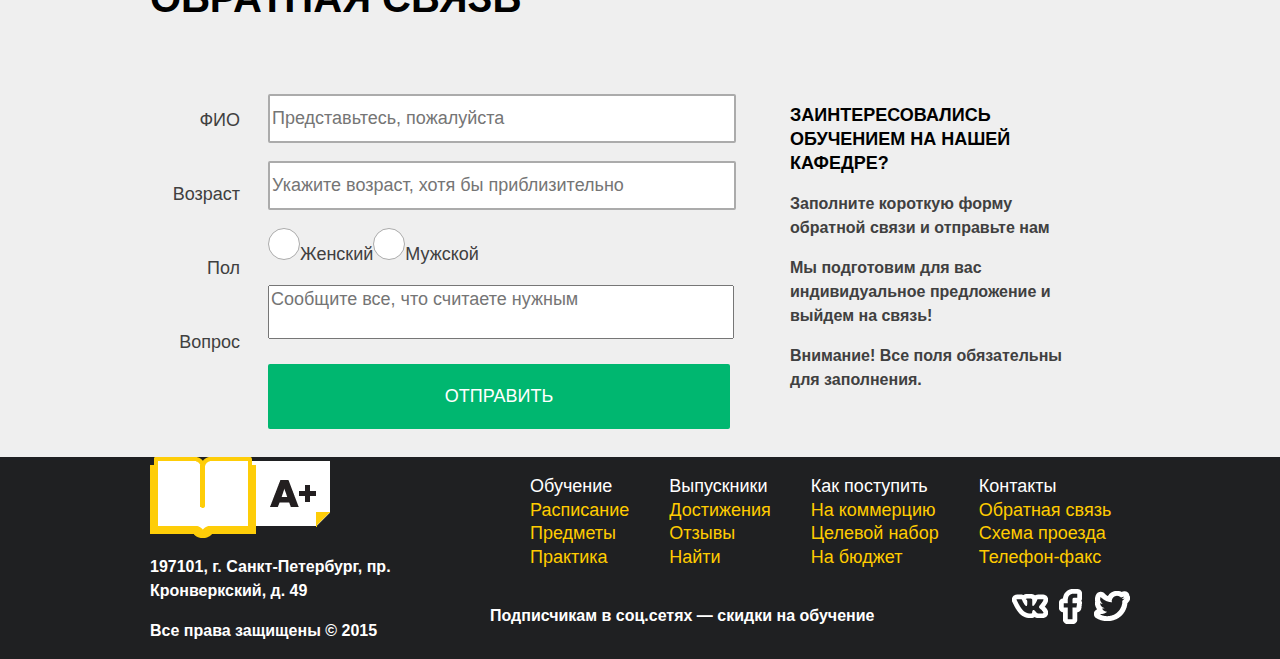
==== commit bc97c37f: "Стили для формы, некоторых элементов футера" ====
--- a/index.html
+++ b/index.html
@@ -14,7 +14,7 @@
           <div class="header-logo"><a href="index.html"></a></div>    
           <nav class="header-menu">
             <ul>
-              <li><a href="#">Программа обучения</a></li>
+              <li><a href="inner-page.html">Программа обучения</a></li>
               <li><a href="#">Выпускники</a></li>
               <li><a href="#">Как поступить</a></li>
               <li><a href="#">Контакты</a></li>
@@ -78,8 +78,8 @@
      <!--contact-->
     <div class="contact">
       <div class="wrapper clearfix">
-        <div class="contact-form">
-          <h2>Обратная связь</h2>
+       <h2>Обратная связь</h2>
+        <div class="contact-form">          
           <form class="clearfix" action="">
             <div class="form-label">
               <label for="surname">ФИО</label>
@@ -91,7 +91,7 @@
             <div class="form-input">
               <div class="input-string"><input id="surname" type="text" placeholder="Представьтесь, пожалуйста"></div>              
               <div class="input-string"><input id="age" type="text" placeholder="Укажите возраст, хотя бы приблизительно"></div>   
-              <div class="input-string"><input id="female" type="radio" name="choice"><label for="female">Женский</label><input id="male" type="radio" name="choice"><label for="male">Мужской</label></div>
+              <div class="input-string"><input id="female" type="radio" name="choice"><label class="radiobtn" for="female">Женский</label><input id="male" type="radio" name="choice"><label class="radiobtn" for="male">Мужской</label></div>
               <div class="input-string"><textarea id="question" placeholder="Сообщите все, что считаете нужным"></textarea></div>
               <div class="input-string"><input class="btn btn-contact-form" type="submit" value="Отправить"></div>
             </div>           
--- a/css/style.css
+++ b/css/style.css
@@ -64,6 +64,7 @@
   margin-top: 95px;
   margin-right: 46px;
 }
+
 .header-menu li{
   display: inline-block;
   font-size: 18px;
@@ -185,8 +186,17 @@
 .dots:last-child{
   margin-right: 0px;
 }
+
+.review-box {
+  padding-bottom: 50px;
+}
+
 .review-box div {
   display: inline-block;
+}
+
+.review-box h3 {
+  margin-bottom: 25px;
 }
 
 .portrait {
@@ -202,7 +212,7 @@
 }
 
 .content-review {
-  width: 630px;  
+  width: 600px;  
 }
 
 .qoutes-open {
@@ -222,7 +232,11 @@
 .contact-form {
   width: 640px;
   float: left;
-  box-sizing: border-box;
+}
+
+.contact h2{
+  margin-top: 105px;
+  margin-bottom: 82px;
 }
 
 .form-label {
@@ -233,13 +247,63 @@
 .form-label label {
   display: block;
   width: 90px;
-  text-align: right;  
+  text-align: right;
+  padding-top: 5px;
+  padding-bottom: 45px;
 }
 
 .form-input {
   float: left;
 }
 
+textarea {
+  resize: none;
+  width: 460px;
+  margin-bottom: 20px;
+}
+
+input {
+  width: 460px;
+  padding-top: 12px;
+  padding-bottom: 12px;
+  border: 2px solid #ababab;
+  border-radius: 2px;
+}
+
+.input-string {
+  margin-top: -10px;
+  margin-bottom: 28px;
+}
+
+input[type="radio"]{
+  display: none;
+}
+
+.radiobtn:before{  
+  display: inline-block;
+  width: 30px;
+  height: 30px;
+  background-color: #fff;
+  content: "";
+  border-radius: 50%;
+  border: 1px solid #ababab;
+}
+
+input[type="radio"]:checked+.radiobtn:before{  
+  display: inline-block;
+  width: 30px;
+  height: 30px;
+  background-color: #000;
+  content: "";
+  border-radius: 50%;
+  border: 1px solid #ababab;
+}
+
+.contact-form .btn {
+  width: 462px;
+  border-radius: 2px;
+  border: none;
+}
 .contact-information {
   width: 300px;
   float: left;
@@ -247,6 +311,10 @@
 
 footer {
   background-color: #1f2022;
+}
+
+footer p{
+  color: #fff;
 }
 
 .footer-left {
@@ -270,6 +338,17 @@
   float: left;
 }
 
+.footer-menu li{
+  list-style: none;
+ }
+
+.footer-menu a{
+  color: #ffcc00;
+}
+
+.footer-menu li:first-child{
+  color: #fff;
+}
 
 .social-btn a{
   display: inline-block;
@@ -277,7 +356,12 @@
   height: 36px;
 }
 
+.footer-right-bottom{
+  width: 640px;
+}
+
 .footer-right-bottom p{
+  width: 405px;
   float: left;
 }
 .social-btn {
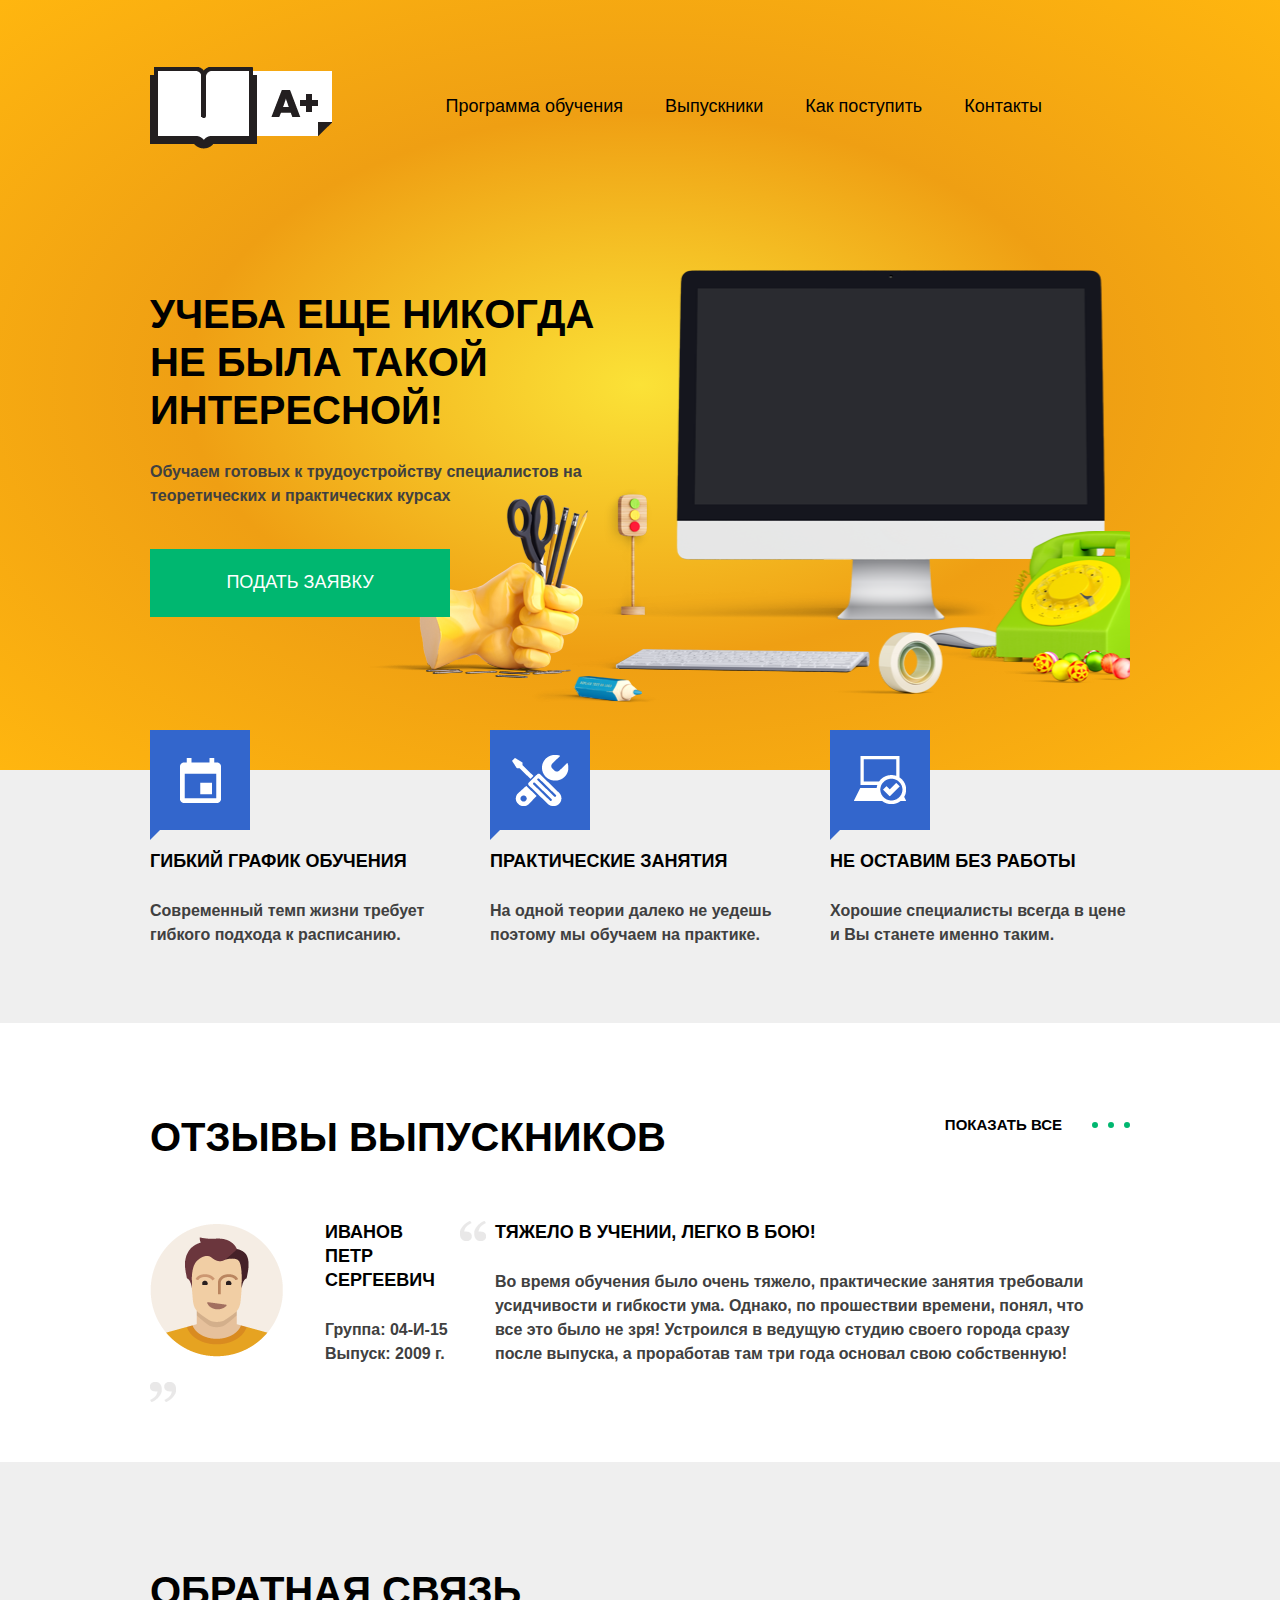
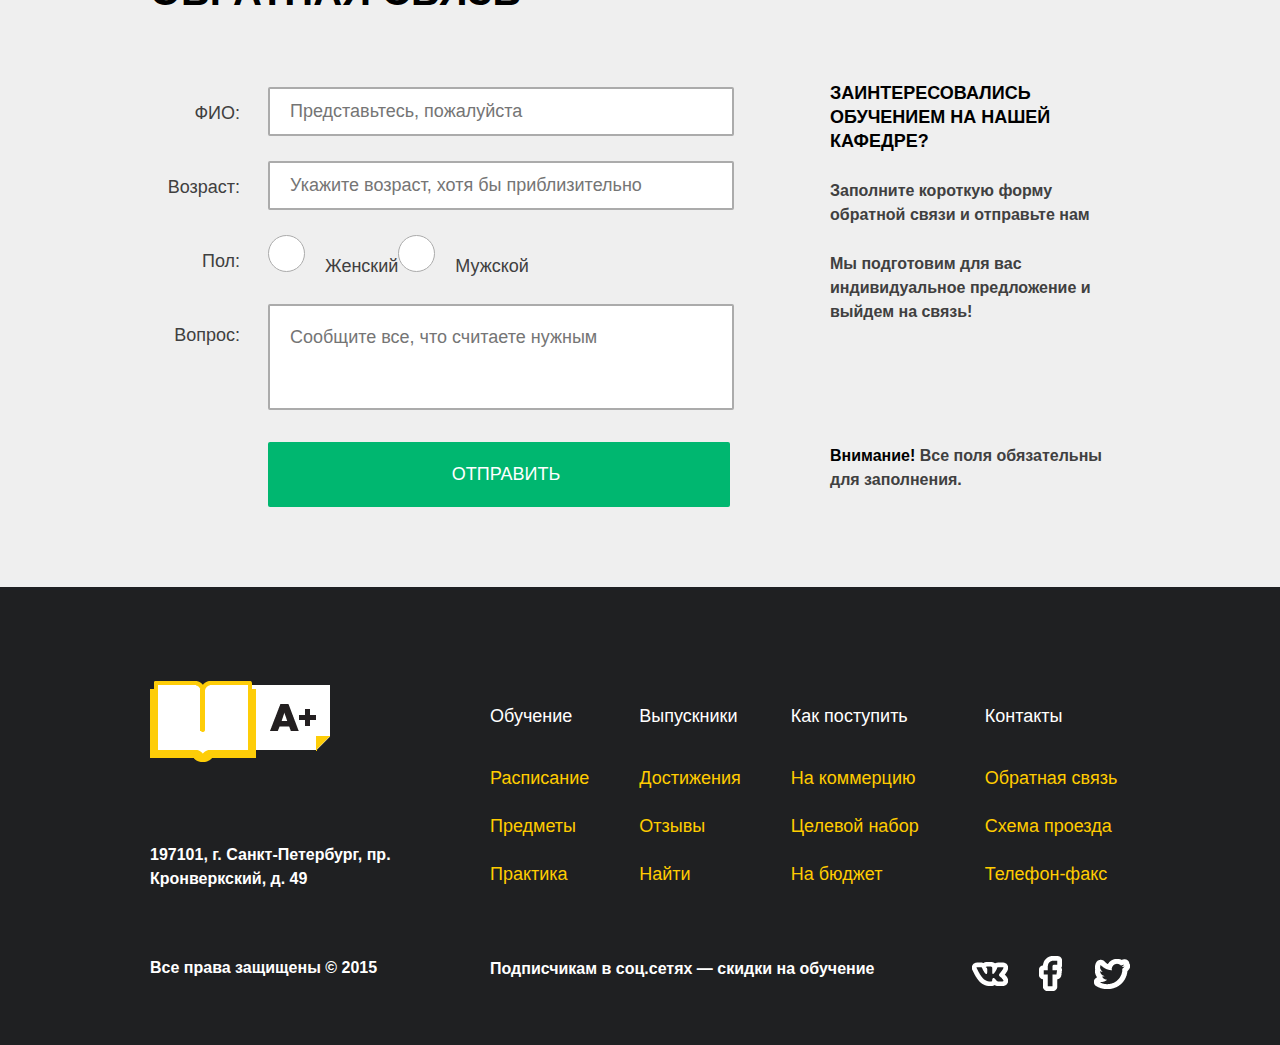
==== commit 4646d5c7: "Стили для формы, футер" ====
--- a/index.html
+++ b/index.html
@@ -58,7 +58,7 @@
       <div class="wrapper">
         <div class="review-header clearfix">
           <h2>Отзывы выпускников</h2>
-          <div class="show-all"><a href="#"><span>Показать все</span><div class="dots"></div><div class="dots"></div><div class="dots"></div></a></div>
+          <div class="show-all"><a href="#"><span>Показать все</span><span class="dots"></span><span class="dots"></span><span class="dots"></span></a></div>
         </div>
         <div class="review-box">
           <div class="portrait"></div>       
@@ -82,10 +82,10 @@
         <div class="contact-form">          
           <form class="clearfix" action="">
             <div class="form-label">
-              <label for="surname">ФИО</label>
-              <label for="age">Возраст</label>
-               <label>Пол</label>
-               <label for="question">Вопрос</label>
+              <label for="surname">ФИО:</label>
+              <label for="age">Возраст:</label>
+               <label>Пол:</label>
+               <label for="question">Вопрос:</label>
               <label></label>
             </div>
             <div class="form-input">
@@ -101,7 +101,7 @@
           <h3>Заинтересовались обучением на нашей кафедре?</h3>
           <p>Заполните короткую форму обратной связи и отправьте нам</p>
           <p>Мы подготовим для вас индивидуальное предложение и выйдем на связь!</p>
-          <p><span>Внимание!</span> Все поля обязательны для заполнения.</p>
+          <p><span class="attention">Внимание!</span> Все поля обязательны для заполнения.</p>
         </div>
       </div>    
     </div> 
--- a/css/style.css
+++ b/css/style.css
@@ -170,7 +170,7 @@
   text-transform: uppercase;
 }
 
-.show-all span {
+.show-all span:first-child {
   margin-right: 30px;
   font-size: 15px;
   font-weight: 700;
@@ -220,6 +220,7 @@
   height: 30px;
   background-image: url(../img/quotes-open.png);
   background-repeat: no-repeat;
+  vertical-align: top;
 }
 
 .qoutes-close {
@@ -227,10 +228,11 @@
   height: 30px;
   background-image: url(../img/qoutes-close.png);
   background-repeat: no-repeat;
+  vertical-align: bottom;
 }
 
 .contact-form {
-  width: 640px;
+  width: 680px;
   float: left;
 }
 
@@ -256,23 +258,22 @@
   float: left;
 }
 
-textarea {
-  resize: none;
-  width: 460px;
-  margin-bottom: 20px;
-}
-
 input {
-  width: 460px;
+  width: 440px;
   padding-top: 12px;
   padding-bottom: 12px;
   border: 2px solid #ababab;
   border-radius: 2px;
+  padding-left: 20px;
 }
 
 .input-string {
   margin-top: -10px;
-  margin-bottom: 28px;
+  margin-bottom: 35px;
+}
+
+.input-string:last-child {
+  margin-bottom: 80px;
 }
 
 input[type="radio"]{
@@ -281,24 +282,34 @@
 
 .radiobtn:before{  
   display: inline-block;
-  width: 30px;
-  height: 30px;
+  width: 35px;
+  height: 35px;
   background-color: #fff;
   content: "";
   border-radius: 50%;
   border: 1px solid #ababab;
+  margin-right: 20px;
 }
 
 input[type="radio"]:checked+.radiobtn:before{  
   display: inline-block;
-  width: 30px;
-  height: 30px;
+  width: 35px;
+  height: 35px;
   background-color: #000;
   content: "";
   border-radius: 50%;
   border: 1px solid #ababab;
 }
 
+.contact-form textarea {
+  resize: none;
+  height: 80px;
+  width: 440px;
+  padding-top: 20px;
+  padding-left: 20px;
+  border: 2px solid #ababab;
+  border-radius: 2px;
+}
 .contact-form .btn {
   width: 462px;
   border-radius: 2px;
@@ -307,8 +318,25 @@
 .contact-information {
   width: 300px;
   float: left;
-}
-
+  margin-top: -15px;
+}
+
+.contact-information h3 {
+  margin-bottom: 25px;
+}
+
+.contact-information p {
+  margin-bottom: 25px;
+}
+
+.contact-information p:last-child {
+  margin-top: 120px;
+}
+
+.contact-information .attention {
+  font-weight: 700;
+  color: #000;
+}
 footer {
   background-color: #1f2022;
 }
@@ -320,26 +348,42 @@
 .footer-left {
   width: 300px;
   float: left;
-}
+  margin-top: 94px;
+}
+
+.footer-left p{
+margin-bottom: 65px;
+}
+
 
 .footer-logo {
   width: 182px;
   height: 82px;
   background-image: url(../img/logotype-footer.png);
   background-repeat: no-repeat;  
+  margin-bottom: 80px;
 }
 
 .footer-right {
   float: right;
-  width: 640px;
+  width: 680px;
+  margin-top: 100px;
 }
 
 .footer-menu nav{
   float: left;
-}
+  margin-right: 10px;
+  margin-bottom: 30px;
+}
+
+.footer-menu nav:last-child{
+  margin-left: 16px;
+}
+
 
 .footer-menu li{
   list-style: none;
+  margin-bottom: 24px;
  }
 
 .footer-menu a{
@@ -348,24 +392,32 @@
 
 .footer-menu li:first-child{
   color: #fff;
+  margin-bottom: 38px;
 }
 
 .social-btn a{
   display: inline-block;
   width: 36px;
   height: 36px;
+  margin-right: 20px;
+}
+
+.social-btn a:last-child{
+  margin-right: 0;
 }
 
 .footer-right-bottom{
-  width: 640px;
+  width: 680px;
 }
 
 .footer-right-bottom p{
   width: 405px;
   float: left;
+  padding-left: 40px;
 }
 .social-btn {
   float: right;
+  margin-top: 15px;
 }
 .social-btn-vk {
   background-image: url(../img/vk-logo.png);
